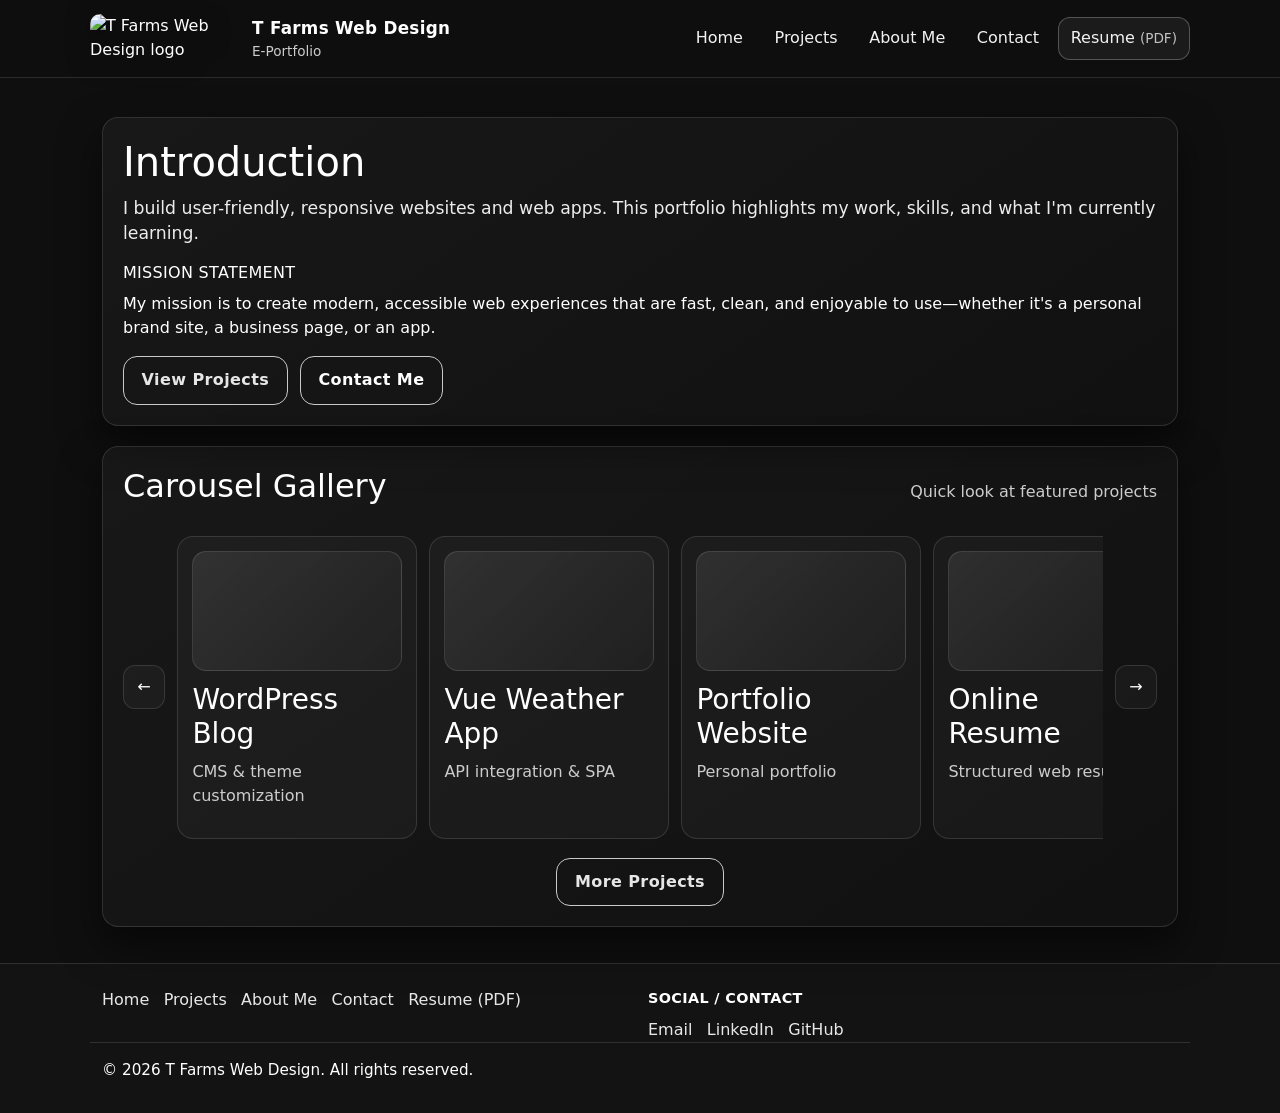
==== index.html @ 62c2f7e7 "Directory updates" ====
<!DOCTYPE html>
<html lang="en">
<head>
  <meta charset="UTF-8" />
  <meta name="viewport" content="width=device-width, initial-scale=1.0" />
  <title>T Farms Web Design | Home</title>
  
  <link href="https://cdn.jsdelivr.net/npm/bootstrap@5.3.2/dist/css/bootstrap.min.css" rel="stylesheet">
  
  <link rel="stylesheet" href="../css/styles.css" />
</head>

<body>

  <header class="site-header">
    <div class="container header-inner">
      <a class="brand" href="index.html" aria-label="Go to homepage">
        <img src="Tem.svg" alt="T Farms Web Design logo" class="logo"/>
        <span class="brand-text">
          <span class="brand-title">T Farms Web Design</span>
          <span class="brand-subtitle">E-Portfolio</span>
        </span>
      </a>

      <nav class="main-nav" aria-label="Primary navigation">
        <a class="nav-link" href="index.html" aria-current="page">Home</a>
        <a class="nav-link" href="projects.html">Projects</a>
        <a class="nav-link" href="about.html">About Me</a>
        <a class="nav-link" href="contact.html">Contact</a>
        <a class="nav-link nav-link--download" href="Farmonv_Resume.pdf" download>
          Resume <span class="download-hint">(PDF)</span>
        </a>
      </nav>
    </div>
  </header>


  <main class="site-main">
    <div class="container">

      <section class="card hero">
        <div class="hero-text">
          <h1>Introduction</h1>
          <p class="lead">
            I build user-friendly, responsive websites and web apps. This portfolio highlights
            my work, skills, and what I'm currently learning.
          </p>

          <h2 class="section-title">Mission Statement</h2>
          <p>
            My mission is to create modern, accessible web experiences that are fast, clean,
            and enjoyable to use—whether it's a personal brand site, a business page, or an app.
          </p>

          <div class="cta-row">
            <a class="btn" href="projects.html">View Projects</a>
            <a class="btn btn--ghost" href="contact.html">Contact Me</a>
          </div>
        </div>
      </section>


      <section class="card gallery">
        <div class="gallery-header">
          <h2>Carousel Gallery</h2>
          <p class="muted">Quick look at featured projects</p>
        </div>

        <div class="carousel" aria-label="Featured projects carousel">

          <div class="carousel-arrow" aria-hidden="true">←</div>

          <div class="carousel-track">

            <a class="project-tile" href="projects.html#project-1">
              <div class="thumb" aria-hidden="true"></div>
              <h3>WordPress Blog</h3>
              <p class="muted">CMS & theme customization</p>
            </a>

            <a class="project-tile" href="projects.html#project-2">
              <div class="thumb" aria-hidden="true"></div>
              <h3>Vue Weather App</h3>
              <p class="muted">API integration & SPA</p>
            </a>

            <a class="project-tile" href="projects.html#project-3">
              <div class="thumb" aria-hidden="true"></div>
              <h3>Portfolio Website</h3>
              <p class="muted">Personal portfolio</p>
            </a>

            <a class="project-tile" href="projects.html#project-4">
              <div class="thumb" aria-hidden="true"></div>
              <h3>Online Resume</h3>
              <p class="muted">Structured web resume</p>
            </a>
          </div>

          <div class="carousel-arrow" aria-hidden="true">→</div>
        </div>

        <div class="gallery-footer">
          <a class="btn btn--small" href="projects.html">More Projects</a>
        </div>
      </section>
    </div>
  </main>


  <footer class="site-footer">
    <div class="container footer-inner">
      <nav class="footer-nav" aria-label="Secondary navigation">
        <a class="footer-link" href="index.html">Home</a>
        <a class="footer-link" href="projects.html">Projects</a>
        <a class="footer-link" href="about.html">About Me</a>
        <a class="footer-link" href="contact.html">Contact</a>
        <a class="footer-link" href="Farmonv_Resume.pdf" download>Resume (PDF)</a>
      </nav>

      <div class="footer-social">
        <p class="footer-title">Social / Contact</p>
        <div class="footer-links">
          <a class="footer-link" href="mailto:tfarmonov@gmail.com">Email</a>
          <a class="footer-link" href="https://linkedin.com/in/temurbekfarmonov" target="_blank" rel="noreferrer">LinkedIn</a>
          <a class="footer-link" href="https://github.com/tfarmonov" target="_blank" rel="noreferrer">GitHub</a>
        </div>
      </div>
    </div>

    <div class="container footer-bottom">
      <p>© 2026 T Farms Web Design. All rights reserved.</p>
    </div>
  </footer>

  <!-- Bootstrap JS integration -->
  <script src="https://cdn.jsdelivr.net/npm/bootstrap@5.3.2/dist/js/bootstrap.bundle.min.js"></script>

</body>
</html>
---- css/styles.css ----
:root{
  --bg:#0f0f10;
  --surface:#1a1a1c;
  --surface-2:#141416;
  --text:#e6e6e6;
  --muted:#a1a1a6;
  --accent:#c9c9c9;
  --accent-soft:#2a2a2d;
  --border:rgba(255,255,255,0.12);
  --shadow:0 18px 40px rgba(0,0,0,0.55);
  --radius:16px;
  --max:1100px;
}

*{box-sizing:border-box;}
html,body{height:100%;}

body{
  margin:0;
  font-family:system-ui,-apple-system,Segoe UI,Roboto,Arial,sans-serif !important;
  background:var(--bg) !important;
  color:#ffffff !important;
  line-height:1.5;
}

/* Force white text on all elements */
h1, h2, h3, h4, h5, h6, p, a, span, div, li, label, td, th {
  color:#ffffff !important;
}

.container{
  width:min(var(--max),calc(100% - 2rem)) !important;
  margin:0 auto !important;
  max-width:var(--max) !important;
}

a{color:inherit;text-decoration:none;}
a:focus{outline:3px solid rgba(201,201,201,0.55);outline-offset:3px;border-radius:10px;}

h1,h2,h3{margin:0 0 .6rem;}
p{margin:0 0 1rem;}
.muted{color:#cccccc !important;}
.lead{font-size:1.08rem;color:#ffffff !important;opacity:.92;}

.card{
  background:linear-gradient(145deg,rgba(255,255,255,0.04),rgba(255,255,255,0.01)) !important;
  border:1px solid var(--border) !important;
  border-radius:var(--radius) !important;
  box-shadow:var(--shadow) !important;
  padding:1.25rem !important;
}

.site-header{
  position:sticky;
  top:0;
  z-index:10;
  background:rgba(15,15,16,0.85);
  backdrop-filter:blur(10px);
  border-bottom:1px solid var(--border);
}

.header-inner{
  display:flex;
  align-items:center;
  justify-content:space-between;
  gap:1rem;
  padding:.9rem 0;
}

.brand{
  display:flex;
  align-items:center;
  gap:.75rem;
}

.logo{
  width:150px;
  height:auto;
  border-radius:10px;
  filter:drop-shadow(0 6px 12px rgba(0,0,0,0.6));
}

.brand-title{
  display:block;
  font-weight:800;
  font-size:1.05rem;
  letter-spacing:.3px;
}

.brand-subtitle{
  display:block;
  font-size:.85rem;
  color:#cccccc !important;
}

.main-nav{
  display:flex;
  align-items:center;
  gap:.35rem;
  flex-wrap:wrap;
  justify-content:flex-end;
}

.nav-link{
  padding:.55rem .75rem;
  border-radius:12px;
  border:1px solid transparent;
  color:#ffffff !important;
  opacity:.95;
}

.nav-link:hover{
  border-color:var(--border);
  background:rgba(255,255,255,0.04);
  color:#ffffff !important;
}

.nav-link--download{
  border-color:rgba(201,201,201,0.35);
  background:rgba(255,255,255,0.06);
}

.download-hint{color:#cccccc !important;font-size:.85rem;}

.site-main{
  padding:1.25rem 0 2.25rem;
}

.hero{
  margin-top:1.2rem;
}

.section-title{
  margin-top:1rem;
  font-size:1rem;
  color:#ffffff !important;
  letter-spacing:.3px;
  text-transform:uppercase;
}

.cta-row{
  display:flex;
  gap:.75rem;
  flex-wrap:wrap;
  margin-top:.25rem;
}

.btn{
  display:inline-flex !important;
  align-items:center !important;
  justify-content:center !important;
  padding:.7rem 1.1rem !important;
  border-radius:14px !important;
  border:1px solid var(--accent) !important;
  background:transparent !important;
  color:var(--text) !important;
  font-weight:700 !important;
  letter-spacing:.4px !important;
}

.btn:hover{
  background:var(--accent-soft) !important;
  color:var(--text) !important;
}

.btn--ghost{
  border-color:var(--border);
  background:transparent;
  color:#ffffff !important;
}

.btn--ghost:hover{
  color:#ffffff !important;
}

.btn--small{
  padding:.55rem .85rem;
  border-radius:12px;
}

.gallery{
  margin-top:1.25rem;
}

.gallery-header{
  display:flex;
  align-items:baseline;
  justify-content:space-between;
  gap:1rem;
  margin-bottom:.75rem;
}

.carousel{
  display:grid;
  grid-template-columns:42px 1fr 42px;
  align-items:center;
  gap:.75rem;
}

.carousel-arrow{
  height:44px;
  width:42px;
  display:grid;
  place-items:center;
  border-radius:12px;
  border:1px solid var(--border);
  background:rgba(255,255,255,0.03);
  color:#ffffff !important;
  user-select:none;
}

.carousel-track{
  display:flex;
  gap:.75rem;
  overflow-x:auto;
  padding:.25rem;
  scroll-snap-type:x mandatory;
}

.carousel-track::-webkit-scrollbar{height:10px;}
.carousel-track::-webkit-scrollbar-thumb{
  background:rgba(255,255,255,0.14);
  border-radius:999px;
}

.project-tile{
  flex:0 0 240px;
  scroll-snap-align:start;
  border-radius:16px;
  border:1px solid var(--border);
  background:rgba(255,255,255,0.03);
  padding:.9rem;
}

.project-tile:hover{
  border-color:rgba(201,201,201,0.35);
  background:rgba(255,255,255,0.06);
}

.thumb{
  height:120px;
  border-radius:14px;
  border:1px solid var(--border);
  background:linear-gradient(135deg,rgba(255,255,255,0.09),rgba(255,255,255,0.02));
  margin-bottom:.75rem;
}

.gallery-footer{
  display:flex;
  justify-content:center;
  margin-top:.9rem;
}

.site-footer{
  border-top:1px solid var(--border);
  background:rgba(20,20,22,0.85);
  padding:1.5rem 0 1rem;
}

.footer-inner{
  display:grid;
  grid-template-columns:1fr 1fr;
  gap:1rem;
  align-items:start;
}

.footer-title{
  font-weight:800;
  margin:0 0 .5rem;
  color:#ffffff !important;
  text-transform:uppercase;
  letter-spacing:.35px;
  font-size:.9rem;
}

.footer-nav,.footer-links{
  display:flex;
  flex-wrap:wrap;
  gap:.5rem .9rem;
}

.footer-link{
  color:#ffffff !important;
  opacity:.9;
}

.footer-link:hover{
  opacity:1;
  text-decoration:underline;
  color:#ffffff !important;
}

.footer-bottom{
  margin-top:1rem;
  padding-top:1rem;
  border-top:1px solid var(--border);
  color:#cccccc !important;
  font-size:.95rem;
}

.page-title{
  margin:1.2rem 0 .6rem;
  font-size:clamp(1.4rem,2vw,2rem);
}

.grid{
  display:grid;
  grid-template-columns:repeat(12,1fr);
  gap:1rem;
}

.card-span-6{grid-column:span 6;}
.card-span-12{grid-column:span 12;}

.project-card h3{margin-bottom:.35rem;}

.tag-row{
  display:flex;
  flex-wrap:wrap;
  gap:.5rem;
  margin:.25rem 0 .75rem;
}

.tag{
  font-size:.85rem;
  padding:.25rem .5rem;
  border-radius:999px;
  border:1px solid var(--border);
  background:rgba(255,255,255,0.03);
  color:#ffffff !important;
}

.card-links{
  display:flex;
  gap:.75rem;
  flex-wrap:wrap;
}

.small-link{
  border:1px solid var(--border);
  background:rgba(255,255,255,0.03);
  padding:.45rem .7rem;
  border-radius:12px;
  color:#ffffff !important;
}

.small-link:hover{
  border-color:rgba(201,201,201,0.35);
  background:rgba(255,255,255,0.06);
  color:#ffffff !important;
}

@media (max-width:820px){
  .footer-inner{grid-template-columns:1fr;}
  .carousel{grid-template-columns:1fr;}
  .carousel-arrow{display:none;}
  .card-span-6{grid-column:span 12;}
}


* {
  color: inherit;
}

body, body * {
  color: #ffffff !important;
}


a, a * {
  color: #ffffff !important;
  text-decoration: none;
}

a:hover {
  color: #ffffff !important;
}


.text-muted {
  color: #cccccc !important;
}

.small, small {
  color: #cccccc !important;
}
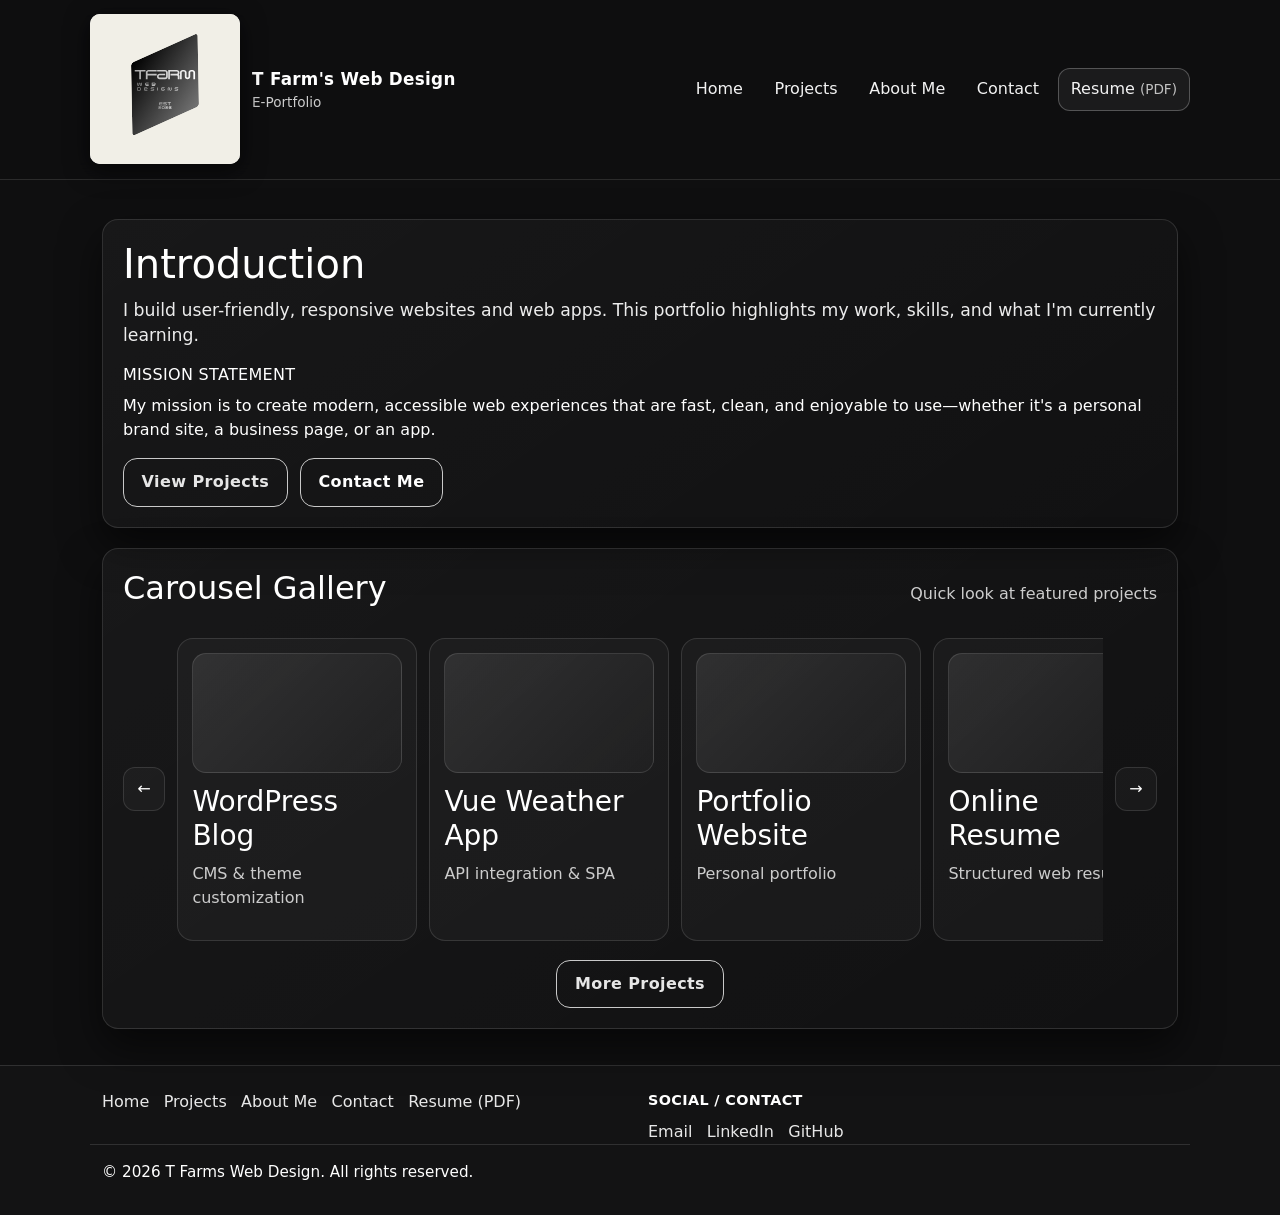
==== commit 4f8e1113: "small responsiveness updates" ====
--- a/index.html
+++ b/index.html
@@ -3,11 +3,13 @@
 <head>
   <meta charset="UTF-8" />
   <meta name="viewport" content="width=device-width, initial-scale=1.0" />
-  <title>T Farms Web Design | Home</title>
+  <title>T Farm's Web Design | Home</title>
   
+  <!-- Bootstrap CSS -->
   <link href="https://cdn.jsdelivr.net/npm/bootstrap@5.3.2/dist/css/bootstrap.min.css" rel="stylesheet">
   
-  <link rel="stylesheet" href="../css/styles.css" />
+  <!-- Custom CSS -->
+  <link rel="stylesheet" href="css/styles.css" />
 </head>
 
 <body>
@@ -15,21 +17,31 @@
   <header class="site-header">
     <div class="container header-inner">
       <a class="brand" href="index.html" aria-label="Go to homepage">
-        <img src="Tem.svg" alt="T Farms Web Design logo" class="logo"/>
+        <img src="images/Tem.svg" alt="T Farms Web Design logo" class="logo"/>
         <span class="brand-text">
-          <span class="brand-title">T Farms Web Design</span>
+          <span class="brand-title">T Farm's Web Design</span>
           <span class="brand-subtitle">E-Portfolio</span>
         </span>
       </a>
 
       <nav class="main-nav" aria-label="Primary navigation">
-        <a class="nav-link" href="index.html" aria-current="page">Home</a>
-        <a class="nav-link" href="projects.html">Projects</a>
-        <a class="nav-link" href="about.html">About Me</a>
-        <a class="nav-link" href="contact.html">Contact</a>
-        <a class="nav-link nav-link--download" href="Farmonv_Resume.pdf" download>
-          Resume <span class="download-hint">(PDF)</span>
-        </a>
+        <!-- Hamburger Toggle Button (visible on mobile) -->
+        <button class="nav-toggle" id="navToggle" aria-label="Toggle navigation" aria-expanded="false">
+          <span class="nav-toggle-bar"></span>
+          <span class="nav-toggle-bar"></span>
+          <span class="nav-toggle-bar"></span>
+        </button>
+
+        <!-- Nav Menu (collapses on mobile) -->
+        <div class="nav-menu" id="navMenu">
+          <a class="nav-link" href="index.html" aria-current="page">Home</a>
+          <a class="nav-link" href="projects.html">Projects</a>
+          <a class="nav-link" href="about.html">About Me</a>
+          <a class="nav-link" href="contact.html">Contact</a>
+          <a class="nav-link nav-link--download" href="Farmonv_Resume.pdf" download>
+            Resume <span class="download-hint">(PDF)</span>
+          </a>
+        </div>
       </nav>
     </div>
   </header>
@@ -133,8 +145,42 @@
     </div>
   </footer>
 
-  <!-- Bootstrap JS integration -->
+  <!-- Bootstrap JS Bundle -->
   <script src="https://cdn.jsdelivr.net/npm/bootstrap@5.3.2/dist/js/bootstrap.bundle.min.js"></script>
+
+  <!-- Mobile Nav Toggle Script -->
+  <script>
+    const navToggle = document.getElementById('navToggle');
+    const navMenu = document.getElementById('navMenu');
+
+    if (navToggle && navMenu) {
+      navToggle.addEventListener('click', function() {
+        const isExpanded = this.getAttribute('aria-expanded') === 'true';
+        this.setAttribute('aria-expanded', !isExpanded);
+        navMenu.classList.toggle('active');
+        this.classList.toggle('active');
+      });
+
+      // Close menu when clicking a link
+      const navLinks = navMenu.querySelectorAll('.nav-link');
+      navLinks.forEach(link => {
+        link.addEventListener('click', () => {
+          navMenu.classList.remove('active');
+          navToggle.classList.remove('active');
+          navToggle.setAttribute('aria-expanded', 'false');
+        });
+      });
+
+      // Close menu when clicking outside
+      document.addEventListener('click', (e) => {
+        if (!navToggle.contains(e.target) && !navMenu.contains(e.target)) {
+          navMenu.classList.remove('active');
+          navToggle.classList.remove('active');
+          navToggle.setAttribute('aria-expanded', 'false');
+        }
+      });
+    }
+  </script>
 
 </body>
 </html>
--- a/css/styles.css
+++ b/css/styles.css
@@ -350,14 +350,14 @@
   color:#ffffff !important;
 }
 
-@media (max-width:820px){
+@media (max-width:870px){
   .footer-inner{grid-template-columns:1fr;}
   .carousel{grid-template-columns:1fr;}
   .carousel-arrow{display:none;}
   .card-span-6{grid-column:span 12;}
 }
 
-
+/* FORCE WHITE TEXT EVERYWHERE - Override Bootstrap */
 * {
   color: inherit;
 }
@@ -366,7 +366,7 @@
   color: #ffffff !important;
 }
 
-
+/* Exception: Links should stay white but can have different hover states */
 a, a * {
   color: #ffffff !important;
   text-decoration: none;
@@ -376,11 +376,158 @@
   color: #ffffff !important;
 }
 
-
+/* Bootstrap overrides */
 .text-muted {
   color: #cccccc !important;
 }
 
 .small, small {
   color: #cccccc !important;
+}
+
+/* MOBILE NAVIGATION - HAMBURGER MENU */
+
+/* Hamburger toggle button - hidden on desktop */
+.nav-toggle {
+  display: none;
+  flex-direction: column;
+  justify-content: space-around;
+  width: 40px;
+  height: 40px;
+  background: transparent;
+  border: 1px solid var(--border);
+  border-radius: 8px;
+  cursor: pointer;
+  padding: 8px;
+  transition: all 0.3s ease;
+}
+
+.nav-toggle:hover {
+  background: rgba(255,255,255,0.04);
+  border-color: rgba(201,201,201,0.35);
+}
+
+.nav-toggle-bar {
+  width: 100%;
+  height: 2px;
+  background: #ffffff;
+  transition: all 0.3s ease;
+  border-radius: 2px;
+}
+
+/* Animated hamburger to X */
+.nav-toggle.active .nav-toggle-bar:nth-child(1) {
+  transform: rotate(45deg) translate(6px, 6px);
+}
+
+.nav-toggle.active .nav-toggle-bar:nth-child(2) {
+  opacity: 0;
+}
+
+.nav-toggle.active .nav-toggle-bar:nth-child(3) {
+  transform: rotate(-45deg) translate(6px, -6px);
+}
+
+/* Desktop nav menu */
+.nav-menu {
+  display: flex;
+  align-items: center;
+  gap: 0.35rem;
+  flex-wrap: wrap;
+  justify-content: flex-end;
+}
+
+/* Mobile styles - applies at 870px and below */
+@media (max-width: 870px) {
+  /* Show hamburger button */
+  .nav-toggle {
+    display: flex;
+  }
+
+  /* Hide and reposition nav menu */
+  .nav-menu {
+    position: fixed;
+    top: calc(var(--nav-h, 72px) + 100px);
+    right: 0;
+    width: 280px;
+    max-width: 80vw;
+    height: calc(100vh - var(--nav-h, 72px) - 100px);
+    background: rgba(15, 15, 16, 0.98);
+    backdrop-filter: blur(20px);
+    border-left: 1px solid var(--border);
+    box-shadow: -10px 0 40px rgba(0,0,0,0.5);
+    
+    /* Flex column for stacking */
+    flex-direction: column;
+    align-items: stretch;
+    gap: 0;
+    padding: 1rem 0;
+    
+    /* Hidden by default */
+    transform: translateX(100%);
+    opacity: 0;
+    visibility: hidden;
+    transition: all 0.3s ease;
+    
+    /* Reset justify */
+    justify-content: flex-start;
+    z-index: 999;
+  }
+
+  /* Show menu when active */
+  .nav-menu.active {
+    transform: translateX(0);
+    opacity: 1;
+    visibility: visible;
+  }
+
+  /* Stack nav links vertically */
+  .nav-menu .nav-link {
+    width: 100%;
+    padding: 1rem 1.5rem;
+    border-radius: 0;
+    border: none;
+    border-bottom: 1px solid var(--border);
+    text-align: left;
+  }
+
+  .nav-menu .nav-link:hover {
+    background: rgba(255,255,255,0.06);
+    border-bottom: 1px solid var(--border);
+  }
+
+  /* Download button in mobile */
+  .nav-menu .nav-link--download {
+    border: none;
+    border-bottom: 1px solid var(--border);
+    background: rgba(255,255,255,0.04);
+  }
+
+  .nav-menu .nav-link--download:hover {
+    background: rgba(255,255,255,0.08);
+  }
+
+  /* Overlay for closing menu when clicking outside */
+  .nav-menu.active::before {
+    content: '';
+    position: fixed;
+    top: 0;
+    left: 0;
+    right: 280px;
+    bottom: 0;
+    background: rgba(0,0,0,0.3);
+    z-index: -1;
+  }
+}
+
+/* Extra small mobile - further adjust menu width */
+@media (max-width: 480px) {
+  .nav-menu {
+    width: 100%;
+    max-width: 100vw;
+  }
+  
+  .nav-menu.active::before {
+    right: 0;
+  }
 }
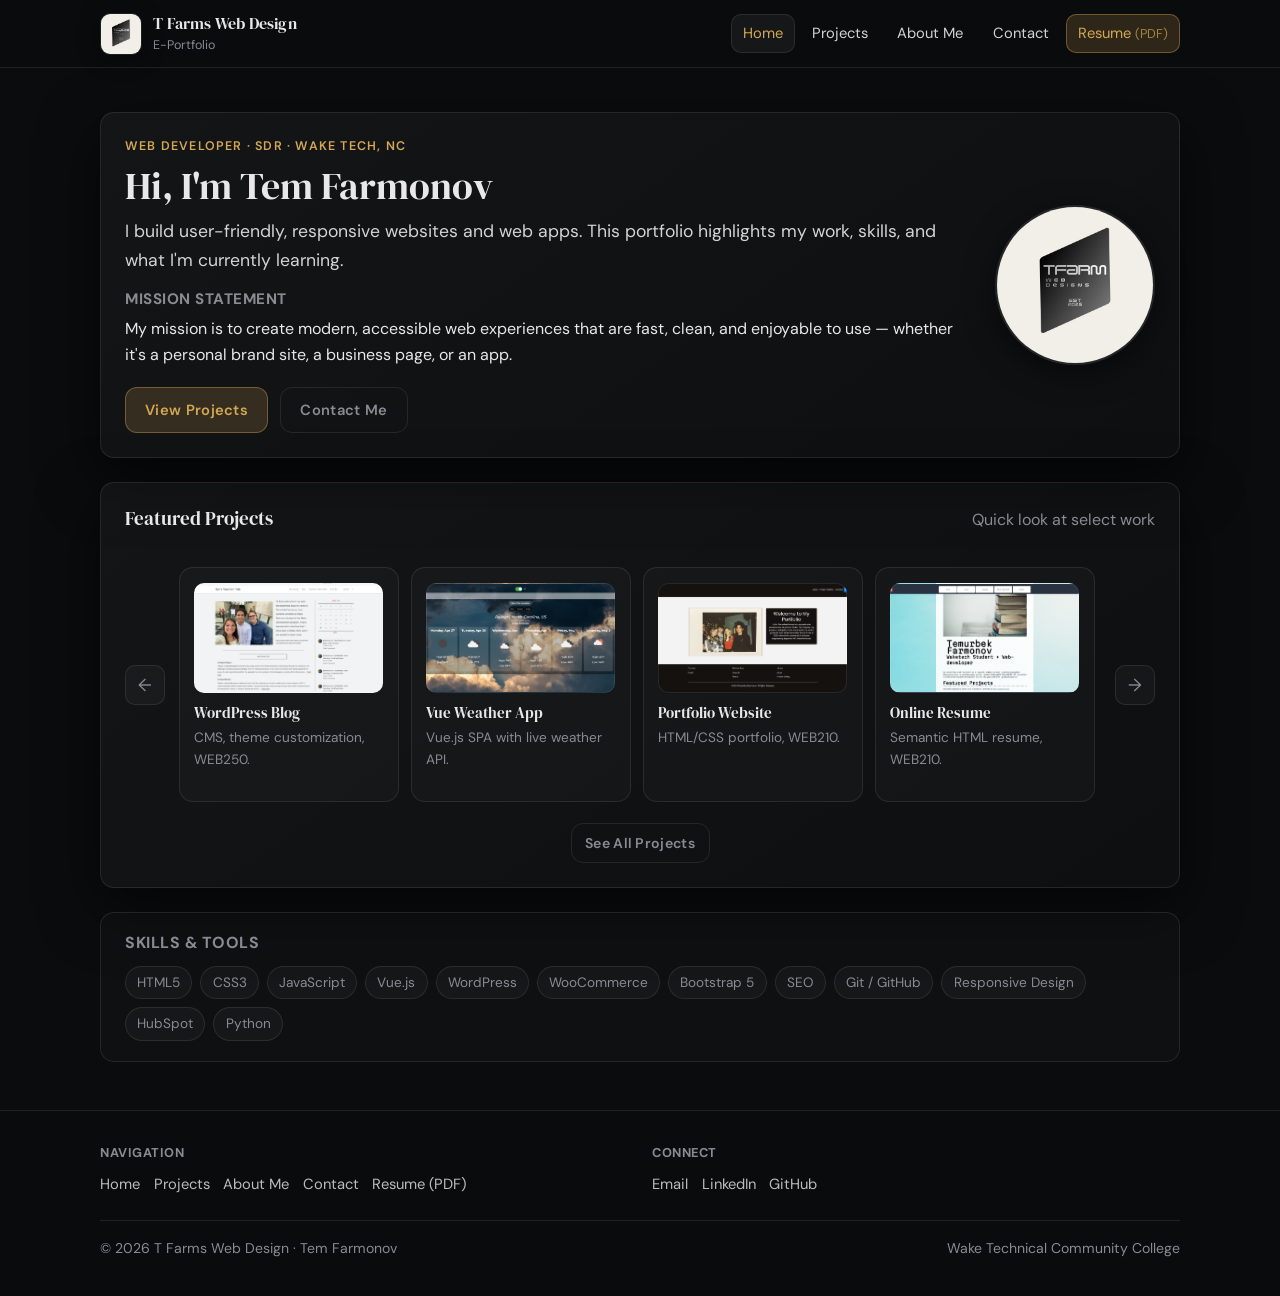
==== commit ef14d3cd: "Major Changes" ====
--- a/index.html
+++ b/index.html
@@ -3,12 +3,8 @@
 <head>
   <meta charset="UTF-8" />
   <meta name="viewport" content="width=device-width, initial-scale=1.0" />
-  <title>T Farm's Web Design | Home</title>
-  
-  <!-- Bootstrap CSS -->
-  <link href="https://cdn.jsdelivr.net/npm/bootstrap@5.3.2/dist/css/bootstrap.min.css" rel="stylesheet">
-  
-  <!-- Custom CSS -->
+  <title>T Farms Web Design | Home</title>
+  <meta name="description" content="Portfolio of Tem Farmonov — Web Developer & SDR based in Raleigh, NC. HTML, CSS, Vue.js, WordPress, WooCommerce." />
   <link rel="stylesheet" href="css/styles.css" />
 </head>
 
@@ -17,51 +13,53 @@
   <header class="site-header">
     <div class="container header-inner">
       <a class="brand" href="index.html" aria-label="Go to homepage">
-        <img src="images/Tem.svg" alt="T Farms Web Design logo" class="logo"/>
+        <img src="images/Tem.jpg" alt="Tem Farmonov profile photo" class="logo" />
         <span class="brand-text">
-          <span class="brand-title">T Farm's Web Design</span>
+          <span class="brand-title">T Farms Web Design</span>
           <span class="brand-subtitle">E-Portfolio</span>
         </span>
       </a>
 
       <nav class="main-nav" aria-label="Primary navigation">
-        <!-- Hamburger Toggle Button (visible on mobile) -->
-        <button class="nav-toggle" id="navToggle" aria-label="Toggle navigation" aria-expanded="false">
-          <span class="nav-toggle-bar"></span>
-          <span class="nav-toggle-bar"></span>
-          <span class="nav-toggle-bar"></span>
-        </button>
+        <a class="nav-link" href="index.html" aria-current="page">Home</a>
+        <a class="nav-link" href="projects.html">Projects</a>
+        <a class="nav-link" href="about.html">About Me</a>
+        <a class="nav-link" href="contact.html">Contact</a>
+        <a class="nav-link nav-link--download" href="Farmonv_Resume.pdf" download>
+          Resume <span class="download-hint">(PDF)</span>
+        </a>
+      </nav>
 
-        <!-- Nav Menu (collapses on mobile) -->
-        <div class="nav-menu" id="navMenu">
-          <a class="nav-link" href="index.html" aria-current="page">Home</a>
-          <a class="nav-link" href="projects.html">Projects</a>
-          <a class="nav-link" href="about.html">About Me</a>
-          <a class="nav-link" href="contact.html">Contact</a>
-          <a class="nav-link nav-link--download" href="Farmonv_Resume.pdf" download>
-            Resume <span class="download-hint">(PDF)</span>
-          </a>
-        </div>
-      </nav>
+      <button class="nav-toggle" aria-expanded="false" aria-controls="mobile-nav" aria-label="Open navigation">
+        <span></span><span></span><span></span>
+      </button>
     </div>
   </header>
 
+  <nav class="mobile-nav" id="mobile-nav" aria-label="Mobile navigation">
+    <a class="nav-link" href="index.html">Home</a>
+    <a class="nav-link" href="projects.html">Projects</a>
+    <a class="nav-link" href="about.html">About Me</a>
+    <a class="nav-link" href="contact.html">Contact</a>
+    <a class="nav-link nav-link--download" href="Farmonv_Resume.pdf" download>Resume (PDF)</a>
+  </nav>
 
   <main class="site-main">
     <div class="container">
 
       <section class="card hero">
         <div class="hero-text">
-          <h1>Introduction</h1>
+          <span class="section-label">Web Developer · SDR · Wake Tech, NC</span>
+          <h1>Hi, I'm Tem Farmonov</h1>
           <p class="lead">
             I build user-friendly, responsive websites and web apps. This portfolio highlights
             my work, skills, and what I'm currently learning.
           </p>
 
-          <h2 class="section-title">Mission Statement</h2>
+          <h2 class="section-title" style="font-family:'DM Sans',sans-serif;font-size:.95rem;font-weight:700;letter-spacing:.5px;text-transform:uppercase;color:var(--muted);margin-top:1rem;">Mission Statement</h2>
           <p>
             My mission is to create modern, accessible web experiences that are fast, clean,
-            and enjoyable to use—whether it's a personal brand site, a business page, or an app.
+            and enjoyable to use — whether it's a personal brand site, a business page, or an app.
           </p>
 
           <div class="cta-row">
@@ -69,118 +67,133 @@
             <a class="btn btn--ghost" href="contact.html">Contact Me</a>
           </div>
         </div>
+        <img src="images/Tem.jpg" alt="Tem Farmonov" class="hero-photo" />
       </section>
 
 
       <section class="card gallery">
         <div class="gallery-header">
-          <h2>Carousel Gallery</h2>
-          <p class="muted">Quick look at featured projects</p>
+          <h2>Featured Projects</h2>
+          <p class="muted">Quick look at select work</p>
         </div>
 
         <div class="carousel" aria-label="Featured projects carousel">
+          <div class="carousel-arrow" role="button" aria-label="Scroll left" tabindex="0">&#8592;</div>
 
-          <div class="carousel-arrow" aria-hidden="true">←</div>
-
-          <div class="carousel-track">
-
-            <a class="project-tile" href="projects.html#project-1">
-              <div class="thumb" aria-hidden="true"></div>
+          <div class="carousel-track" id="carousel-track">
+            <a class="project-tile" href="projects.html#wordpress-blog">
+              <div class="thumb" style="background-image: url('images/WPblog.png'); background-size: cover; background-position: center;"></div>
               <h3>WordPress Blog</h3>
-              <p class="muted">CMS & theme customization</p>
+              <p class="muted">CMS, theme customization, WEB250.</p>
             </a>
 
-            <a class="project-tile" href="projects.html#project-2">
-              <div class="thumb" aria-hidden="true"></div>
+            <a class="project-tile" href="projects.html#vue-weather">
+              <div class="thumb" style="background-image: url('images/vueapp.png'); background-size: cover; background-position: center;"></div>
               <h3>Vue Weather App</h3>
-              <p class="muted">API integration & SPA</p>
+              <p class="muted">Vue.js SPA with live weather API.</p>
             </a>
 
-            <a class="project-tile" href="projects.html#project-3">
-              <div class="thumb" aria-hidden="true"></div>
+            <a class="project-tile" href="projects.html#portfolio-site">
+              <div class="thumb" style="background-image: url('images/ogportfolio.png'); background-size: cover; background-position: center;"></div>
               <h3>Portfolio Website</h3>
-              <p class="muted">Personal portfolio</p>
+              <p class="muted">HTML/CSS portfolio, WEB210.</p>
             </a>
 
-            <a class="project-tile" href="projects.html#project-4">
-              <div class="thumb" aria-hidden="true"></div>
+            <a class="project-tile" href="projects.html#online-resume">
+              <div class="thumb" style="background-image: url('images/onlineresume.png'); background-size: cover; background-position: center;"></div>
               <h3>Online Resume</h3>
-              <p class="muted">Structured web resume</p>
+              <p class="muted">Semantic HTML resume, WEB210.</p>
             </a>
           </div>
 
-          <div class="carousel-arrow" aria-hidden="true">→</div>
+          <div class="carousel-arrow" role="button" aria-label="Scroll right" tabindex="0">&#8594;</div>
         </div>
 
         <div class="gallery-footer">
-          <a class="btn btn--small" href="projects.html">More Projects</a>
+          <a class="btn btn--small btn--ghost" href="projects.html">See All Projects</a>
         </div>
       </section>
+
+
+      <section class="skills-strip">
+        <h2>Skills &amp; Tools</h2>
+        <div class="skill-tags">
+          <span class="skill-tag">HTML5</span>
+          <span class="skill-tag">CSS3</span>
+          <span class="skill-tag">JavaScript</span>
+          <span class="skill-tag">Vue.js</span>
+          <span class="skill-tag">WordPress</span>
+          <span class="skill-tag">WooCommerce</span>
+          <span class="skill-tag">Bootstrap 5</span>
+          <span class="skill-tag">SEO</span>
+          <span class="skill-tag">Git / GitHub</span>
+          <span class="skill-tag">Responsive Design</span>
+          <span class="skill-tag">HubSpot</span>
+          <span class="skill-tag">Python</span>
+        </div>
+      </section>
+
     </div>
   </main>
 
 
   <footer class="site-footer">
     <div class="container footer-inner">
-      <nav class="footer-nav" aria-label="Secondary navigation">
-        <a class="footer-link" href="index.html">Home</a>
-        <a class="footer-link" href="projects.html">Projects</a>
-        <a class="footer-link" href="about.html">About Me</a>
-        <a class="footer-link" href="contact.html">Contact</a>
-        <a class="footer-link" href="Farmonv_Resume.pdf" download>Resume (PDF)</a>
-      </nav>
+      <div>
+        <p class="footer-title">Navigation</p>
+        <nav class="footer-nav" aria-label="Footer navigation">
+          <a class="footer-link" href="index.html">Home</a>
+          <a class="footer-link" href="projects.html">Projects</a>
+          <a class="footer-link" href="about.html">About Me</a>
+          <a class="footer-link" href="contact.html">Contact</a>
+          <a class="footer-link" href="Farmonv_Resume.pdf" download>Resume (PDF)</a>
+        </nav>
+      </div>
 
       <div class="footer-social">
-        <p class="footer-title">Social / Contact</p>
+        <p class="footer-title">Connect</p>
         <div class="footer-links">
-          <a class="footer-link" href="mailto:tfarmonov@gmail.com">Email</a>
-          <a class="footer-link" href="https://linkedin.com/in/temurbekfarmonov" target="_blank" rel="noreferrer">LinkedIn</a>
-          <a class="footer-link" href="https://github.com/tfarmonov" target="_blank" rel="noreferrer">GitHub</a>
+          <a class="footer-link" href="mailto:tmfarmonov@gmail.com">Email</a>
+          <a class="footer-link" href="https://linkedin.com/in/temurfarmonov" target="_blank" rel="noreferrer noopener">LinkedIn</a>
+          <a class="footer-link" href="https://github.com/tfarmonov" target="_blank" rel="noreferrer noopener">GitHub</a>
         </div>
       </div>
     </div>
 
     <div class="container footer-bottom">
-      <p>© 2026 T Farms Web Design. All rights reserved.</p>
+      <p>© 2026 T Farms Web Design · Tem Farmonov</p>
+      <p>Wake Technical Community College</p>
     </div>
   </footer>
 
-  <!-- Bootstrap JS Bundle -->
-  <script src="https://cdn.jsdelivr.net/npm/bootstrap@5.3.2/dist/js/bootstrap.bundle.min.js"></script>
+  <script>
+    // Hamburger toggle
+    const toggle = document.querySelector('.nav-toggle');
+    const mobileNav = document.getElementById('mobile-nav');
+    toggle.addEventListener('click', () => {
+      const open = toggle.getAttribute('aria-expanded') === 'true';
+      toggle.setAttribute('aria-expanded', String(!open));
+      mobileNav.classList.toggle('is-open', !open);
+      document.body.style.overflow = !open ? 'hidden' : '';
+    });
 
-  <!-- Mobile Nav Toggle Script -->
-  <script>
-    const navToggle = document.getElementById('navToggle');
-    const navMenu = document.getElementById('navMenu');
+    // Close mobile nav on link click
+    mobileNav.querySelectorAll('.nav-link').forEach(link => {
+      link.addEventListener('click', () => {
+        toggle.setAttribute('aria-expanded', 'false');
+        mobileNav.classList.remove('is-open');
+        document.body.style.overflow = '';
+      });
+    });
 
-    if (navToggle && navMenu) {
-      navToggle.addEventListener('click', function() {
-        const isExpanded = this.getAttribute('aria-expanded') === 'true';
-        this.setAttribute('aria-expanded', !isExpanded);
-        navMenu.classList.toggle('active');
-        this.classList.toggle('active');
+    // Carousel scroll buttons
+    const track = document.getElementById('carousel-track');
+    document.querySelectorAll('.carousel-arrow').forEach((arrow, i) => {
+      arrow.addEventListener('click', () => {
+        track.scrollBy({ left: i === 0 ? -240 : 240, behavior: 'smooth' });
       });
-
-      // Close menu when clicking a link
-      const navLinks = navMenu.querySelectorAll('.nav-link');
-      navLinks.forEach(link => {
-        link.addEventListener('click', () => {
-          navMenu.classList.remove('active');
-          navToggle.classList.remove('active');
-          navToggle.setAttribute('aria-expanded', 'false');
-        });
-      });
-
-      // Close menu when clicking outside
-      document.addEventListener('click', (e) => {
-        if (!navToggle.contains(e.target) && !navMenu.contains(e.target)) {
-          navMenu.classList.remove('active');
-          navToggle.classList.remove('active');
-          navToggle.setAttribute('aria-expanded', 'false');
-        }
-      });
-    }
+    });
   </script>
 
 </body>
-</html>+</html>
--- a/css/styles.css
+++ b/css/styles.css
@@ -1,533 +1,543 @@
-:root{
-  --bg:#0f0f10;
-  --surface:#1a1a1c;
-  --surface-2:#141416;
-  --text:#e6e6e6;
-  --muted:#a1a1a6;
-  --accent:#c9c9c9;
-  --accent-soft:#2a2a2d;
-  --border:rgba(255,255,255,0.12);
-  --shadow:0 18px 40px rgba(0,0,0,0.55);
-  --radius:16px;
-  --max:1100px;
-}
-
-*{box-sizing:border-box;}
-html,body{height:100%;}
-
-body{
-  margin:0;
-  font-family:system-ui,-apple-system,Segoe UI,Roboto,Arial,sans-serif !important;
-  background:var(--bg) !important;
-  color:#ffffff !important;
-  line-height:1.5;
-}
-
-/* Force white text on all elements */
-h1, h2, h3, h4, h5, h6, p, a, span, div, li, label, td, th {
-  color:#ffffff !important;
-}
-
-.container{
-  width:min(var(--max),calc(100% - 2rem)) !important;
-  margin:0 auto !important;
-  max-width:var(--max) !important;
-}
-
-a{color:inherit;text-decoration:none;}
-a:focus{outline:3px solid rgba(201,201,201,0.55);outline-offset:3px;border-radius:10px;}
-
-h1,h2,h3{margin:0 0 .6rem;}
-p{margin:0 0 1rem;}
-.muted{color:#cccccc !important;}
-.lead{font-size:1.08rem;color:#ffffff !important;opacity:.92;}
-
-.card{
-  background:linear-gradient(145deg,rgba(255,255,255,0.04),rgba(255,255,255,0.01)) !important;
-  border:1px solid var(--border) !important;
-  border-radius:var(--radius) !important;
-  box-shadow:var(--shadow) !important;
-  padding:1.25rem !important;
-}
-
-.site-header{
-  position:sticky;
-  top:0;
-  z-index:10;
-  background:rgba(15,15,16,0.85);
-  backdrop-filter:blur(10px);
-  border-bottom:1px solid var(--border);
-}
-
-.header-inner{
-  display:flex;
-  align-items:center;
-  justify-content:space-between;
-  gap:1rem;
-  padding:.9rem 0;
-}
-
-.brand{
-  display:flex;
-  align-items:center;
-  gap:.75rem;
-}
-
-.logo{
-  width:150px;
-  height:auto;
-  border-radius:10px;
-  filter:drop-shadow(0 6px 12px rgba(0,0,0,0.6));
-}
-
-.brand-title{
-  display:block;
-  font-weight:800;
-  font-size:1.05rem;
-  letter-spacing:.3px;
-}
-
-.brand-subtitle{
-  display:block;
-  font-size:.85rem;
-  color:#cccccc !important;
-}
-
-.main-nav{
-  display:flex;
-  align-items:center;
-  gap:.35rem;
-  flex-wrap:wrap;
-  justify-content:flex-end;
-}
-
-.nav-link{
-  padding:.55rem .75rem;
-  border-radius:12px;
-  border:1px solid transparent;
-  color:#ffffff !important;
-  opacity:.95;
-}
-
-.nav-link:hover{
-  border-color:var(--border);
-  background:rgba(255,255,255,0.04);
-  color:#ffffff !important;
-}
-
-.nav-link--download{
-  border-color:rgba(201,201,201,0.35);
-  background:rgba(255,255,255,0.06);
-}
-
-.download-hint{color:#cccccc !important;font-size:.85rem;}
-
-.site-main{
-  padding:1.25rem 0 2.25rem;
-}
-
-.hero{
-  margin-top:1.2rem;
-}
-
-.section-title{
-  margin-top:1rem;
-  font-size:1rem;
-  color:#ffffff !important;
-  letter-spacing:.3px;
-  text-transform:uppercase;
-}
-
-.cta-row{
-  display:flex;
-  gap:.75rem;
-  flex-wrap:wrap;
-  margin-top:.25rem;
-}
-
-.btn{
-  display:inline-flex !important;
-  align-items:center !important;
-  justify-content:center !important;
-  padding:.7rem 1.1rem !important;
-  border-radius:14px !important;
-  border:1px solid var(--accent) !important;
-  background:transparent !important;
-  color:var(--text) !important;
-  font-weight:700 !important;
-  letter-spacing:.4px !important;
-}
-
-.btn:hover{
-  background:var(--accent-soft) !important;
-  color:var(--text) !important;
-}
-
-.btn--ghost{
-  border-color:var(--border);
-  background:transparent;
-  color:#ffffff !important;
-}
-
-.btn--ghost:hover{
-  color:#ffffff !important;
-}
-
-.btn--small{
-  padding:.55rem .85rem;
-  border-radius:12px;
-}
-
-.gallery{
-  margin-top:1.25rem;
-}
-
-.gallery-header{
-  display:flex;
-  align-items:baseline;
-  justify-content:space-between;
-  gap:1rem;
-  margin-bottom:.75rem;
-}
-
-.carousel{
-  display:grid;
-  grid-template-columns:42px 1fr 42px;
-  align-items:center;
-  gap:.75rem;
-}
-
-.carousel-arrow{
-  height:44px;
-  width:42px;
-  display:grid;
-  place-items:center;
-  border-radius:12px;
-  border:1px solid var(--border);
-  background:rgba(255,255,255,0.03);
-  color:#ffffff !important;
-  user-select:none;
-}
-
-.carousel-track{
-  display:flex;
-  gap:.75rem;
-  overflow-x:auto;
-  padding:.25rem;
-  scroll-snap-type:x mandatory;
-}
-
-.carousel-track::-webkit-scrollbar{height:10px;}
-.carousel-track::-webkit-scrollbar-thumb{
-  background:rgba(255,255,255,0.14);
-  border-radius:999px;
-}
-
-.project-tile{
-  flex:0 0 240px;
-  scroll-snap-align:start;
-  border-radius:16px;
-  border:1px solid var(--border);
-  background:rgba(255,255,255,0.03);
-  padding:.9rem;
-}
-
-.project-tile:hover{
-  border-color:rgba(201,201,201,0.35);
-  background:rgba(255,255,255,0.06);
-}
-
-.thumb{
-  height:120px;
-  border-radius:14px;
-  border:1px solid var(--border);
-  background:linear-gradient(135deg,rgba(255,255,255,0.09),rgba(255,255,255,0.02));
-  margin-bottom:.75rem;
-}
-
-.gallery-footer{
-  display:flex;
-  justify-content:center;
-  margin-top:.9rem;
-}
-
-.site-footer{
-  border-top:1px solid var(--border);
-  background:rgba(20,20,22,0.85);
-  padding:1.5rem 0 1rem;
-}
-
-.footer-inner{
-  display:grid;
-  grid-template-columns:1fr 1fr;
-  gap:1rem;
-  align-items:start;
-}
-
-.footer-title{
-  font-weight:800;
-  margin:0 0 .5rem;
-  color:#ffffff !important;
-  text-transform:uppercase;
-  letter-spacing:.35px;
-  font-size:.9rem;
-}
-
-.footer-nav,.footer-links{
-  display:flex;
-  flex-wrap:wrap;
-  gap:.5rem .9rem;
-}
-
-.footer-link{
-  color:#ffffff !important;
-  opacity:.9;
-}
-
-.footer-link:hover{
-  opacity:1;
-  text-decoration:underline;
-  color:#ffffff !important;
-}
-
-.footer-bottom{
-  margin-top:1rem;
-  padding-top:1rem;
-  border-top:1px solid var(--border);
-  color:#cccccc !important;
-  font-size:.95rem;
-}
-
-.page-title{
-  margin:1.2rem 0 .6rem;
-  font-size:clamp(1.4rem,2vw,2rem);
-}
-
-.grid{
-  display:grid;
-  grid-template-columns:repeat(12,1fr);
-  gap:1rem;
-}
-
-.card-span-6{grid-column:span 6;}
-.card-span-12{grid-column:span 12;}
-
-.project-card h3{margin-bottom:.35rem;}
-
-.tag-row{
-  display:flex;
-  flex-wrap:wrap;
-  gap:.5rem;
-  margin:.25rem 0 .75rem;
-}
-
-.tag{
-  font-size:.85rem;
-  padding:.25rem .5rem;
-  border-radius:999px;
-  border:1px solid var(--border);
-  background:rgba(255,255,255,0.03);
-  color:#ffffff !important;
-}
-
-.card-links{
-  display:flex;
-  gap:.75rem;
-  flex-wrap:wrap;
-}
-
-.small-link{
-  border:1px solid var(--border);
-  background:rgba(255,255,255,0.03);
-  padding:.45rem .7rem;
-  border-radius:12px;
-  color:#ffffff !important;
-}
-
-.small-link:hover{
-  border-color:rgba(201,201,201,0.35);
-  background:rgba(255,255,255,0.06);
-  color:#ffffff !important;
-}
-
-@media (max-width:870px){
-  .footer-inner{grid-template-columns:1fr;}
-  .carousel{grid-template-columns:1fr;}
-  .carousel-arrow{display:none;}
-  .card-span-6{grid-column:span 12;}
-}
-
-/* FORCE WHITE TEXT EVERYWHERE - Override Bootstrap */
-* {
-  color: inherit;
-}
-
-body, body * {
-  color: #ffffff !important;
-}
-
-/* Exception: Links should stay white but can have different hover states */
-a, a * {
-  color: #ffffff !important;
-  text-decoration: none;
-}
-
-a:hover {
-  color: #ffffff !important;
-}
-
-/* Bootstrap overrides */
-.text-muted {
-  color: #cccccc !important;
-}
-
-.small, small {
-  color: #cccccc !important;
-}
-
-/* MOBILE NAVIGATION - HAMBURGER MENU */
-
-/* Hamburger toggle button - hidden on desktop */
+@import url('https://fonts.googleapis.com/css2?family=DM+Serif+Display:ital@0;1&family=DM+Sans:ital,opsz,wght@0,9..40,300;0,9..40,400;0,9..40,500;0,9..40,700;1,9..40,300&display=swap');
+
+:root {
+  --bg: #0b0c0e;
+  --surface: #131417;
+  --surface-2: #1a1b1f;
+  --text: #e8e8ea;
+  --muted: #8a8a92;
+  --accent: #d4a853;
+  --accent-dim: rgba(212,168,83,0.18);
+  --accent-border: rgba(212,168,83,0.4);
+  --border: rgba(255,255,255,0.09);
+  --border-hover: rgba(255,255,255,0.18);
+  --shadow: 0 20px 60px rgba(0,0,0,0.6);
+  --radius: 14px;
+  --max: 1080px;
+  --header-h: 68px;
+}
+
+*, *::before, *::after { box-sizing: border-box; }
+html { scroll-behavior: smooth; }
+html, body { height: 100%; }
+
+body {
+  margin: 0;
+  font-family: 'DM Sans', system-ui, sans-serif;
+  background: var(--bg);
+  color: var(--text);
+  line-height: 1.6;
+  font-size: 1rem;
+  -webkit-font-smoothing: antialiased;
+}
+
+/* ── Layout ── */
+.container {
+  width: min(var(--max), calc(100% - 2.5rem));
+  margin-inline: auto;
+}
+
+a { color: inherit; text-decoration: none; }
+a:focus-visible {
+  outline: 2px solid var(--accent);
+  outline-offset: 3px;
+  border-radius: 6px;
+}
+
+h1, h2, h3 { margin: 0 0 .5rem; font-family: 'DM Serif Display', Georgia, serif; font-weight: 400; line-height: 1.2; }
+p { margin: 0 0 1rem; }
+.muted { color: var(--muted); }
+.lead { font-size: 1.1rem; opacity: .9; }
+
+/* ── Card ── */
+.card {
+  background: linear-gradient(145deg, rgba(255,255,255,0.04), rgba(255,255,255,0.015));
+  border: 1px solid var(--border);
+  border-radius: var(--radius);
+  box-shadow: var(--shadow);
+  padding: 1.5rem;
+  transition: border-color .2s;
+}
+
+/* ── Header ── */
+.site-header {
+  position: sticky;
+  top: 0;
+  z-index: 100;
+  height: var(--header-h);
+  background: rgba(11,12,14,0.88);
+  backdrop-filter: blur(14px);
+  -webkit-backdrop-filter: blur(14px);
+  border-bottom: 1px solid var(--border);
+}
+
+.header-inner {
+  height: 100%;
+  display: flex;
+  align-items: center;
+  justify-content: space-between;
+  gap: 1rem;
+}
+
+/* Brand */
+.brand {
+  display: flex;
+  align-items: center;
+  gap: .7rem;
+  flex-shrink: 0;
+}
+
+.logo {
+  width: 42px;
+  height: 42px;
+  border-radius: 10px;
+  object-fit: cover;
+  border: 1px solid var(--border);
+  filter: drop-shadow(0 4px 10px rgba(0,0,0,0.5));
+}
+
+.brand-title {
+  display: block;
+  font-family: 'DM Serif Display', serif;
+  font-size: 1rem;
+  letter-spacing: .2px;
+}
+
+.brand-subtitle {
+  display: block;
+  font-size: .78rem;
+  color: var(--muted);
+}
+
+/* Desktop Nav */
+.main-nav {
+  display: flex;
+  align-items: center;
+  gap: .3rem;
+}
+
+.nav-link {
+  padding: .45rem .7rem;
+  border-radius: 10px;
+  border: 1px solid transparent;
+  color: var(--text);
+  font-size: .92rem;
+  opacity: .9;
+  transition: background .15s, border-color .15s, opacity .15s;
+}
+
+.nav-link:hover, .nav-link[aria-current="page"] {
+  background: rgba(255,255,255,0.05);
+  border-color: var(--border);
+  opacity: 1;
+}
+
+.nav-link[aria-current="page"] {
+  color: var(--accent);
+}
+
+.nav-link--download {
+  border-color: var(--accent-border);
+  background: var(--accent-dim);
+  color: var(--accent);
+  opacity: 1;
+}
+
+.nav-link--download:hover {
+  background: rgba(212,168,83,0.25);
+  border-color: var(--accent);
+}
+
+.download-hint { font-size: .8rem; opacity: .7; }
+
+/* ── Hamburger ── */
 .nav-toggle {
   display: none;
   flex-direction: column;
-  justify-content: space-around;
+  justify-content: center;
+  gap: 5px;
   width: 40px;
   height: 40px;
-  background: transparent;
-  border: 1px solid var(--border);
-  border-radius: 8px;
+  background: none;
+  border: 1px solid var(--border);
+  border-radius: 10px;
   cursor: pointer;
   padding: 8px;
-  transition: all 0.3s ease;
-}
-
-.nav-toggle:hover {
-  background: rgba(255,255,255,0.04);
-  border-color: rgba(201,201,201,0.35);
-}
-
-.nav-toggle-bar {
+}
+
+.nav-toggle span {
+  display: block;
+  height: 2px;
+  background: var(--text);
+  border-radius: 2px;
+  transition: transform .25s, opacity .25s;
+}
+
+.nav-toggle[aria-expanded="true"] span:nth-child(1) { transform: translateY(7px) rotate(45deg); }
+.nav-toggle[aria-expanded="true"] span:nth-child(2) { opacity: 0; }
+.nav-toggle[aria-expanded="true"] span:nth-child(3) { transform: translateY(-7px) rotate(-45deg); }
+
+/* ── Mobile nav drawer ── */
+.mobile-nav {
+  display: none;
+  position: fixed;
+  inset: var(--header-h) 0 0 0;
+  z-index: 90;
+  background: rgba(11,12,14,0.97);
+  backdrop-filter: blur(14px);
+  flex-direction: column;
+  align-items: center;
+  justify-content: center;
+  gap: .75rem;
+  padding: 2rem;
+}
+
+.mobile-nav.is-open { display: flex; }
+
+.mobile-nav .nav-link {
+  font-size: 1.25rem;
+  padding: .75rem 2rem;
   width: 100%;
-  height: 2px;
-  background: #ffffff;
-  transition: all 0.3s ease;
-  border-radius: 2px;
-}
-
-/* Animated hamburger to X */
-.nav-toggle.active .nav-toggle-bar:nth-child(1) {
-  transform: rotate(45deg) translate(6px, 6px);
-}
-
-.nav-toggle.active .nav-toggle-bar:nth-child(2) {
-  opacity: 0;
-}
-
-.nav-toggle.active .nav-toggle-bar:nth-child(3) {
-  transform: rotate(-45deg) translate(6px, -6px);
-}
-
-/* Desktop nav menu */
-.nav-menu {
-  display: flex;
-  align-items: center;
-  gap: 0.35rem;
+  text-align: center;
+  border: 1px solid var(--border);
+  border-radius: 12px;
+}
+
+/* ── Main ── */
+.site-main { padding: 1.5rem 0 3rem; }
+
+/* ── Hero ── */
+.hero {
+  margin-top: 1.25rem;
+  display: grid;
+  grid-template-columns: 1fr auto;
+  gap: 2rem;
+  align-items: center;
+}
+
+.hero-text {}
+
+.hero-photo {
+  width: 160px;
+  height: 160px;
+  border-radius: 50%;
+  object-fit: cover;
+  border: 2px solid var(--border);
+  box-shadow: 0 8px 30px rgba(0,0,0,0.5);
+  flex-shrink: 0;
+}
+
+.section-label {
+  font-size: .78rem;
+  letter-spacing: 1.2px;
+  text-transform: uppercase;
+  color: var(--accent);
+  font-weight: 600;
+  margin-bottom: .4rem;
+  display: block;
+}
+
+.hero h1 { font-size: clamp(1.6rem, 3vw, 2.4rem); margin-bottom: .5rem; }
+
+.cta-row {
+  display: flex;
+  gap: .75rem;
   flex-wrap: wrap;
-  justify-content: flex-end;
-}
-
-/* Mobile styles - applies at 870px and below */
-@media (max-width: 870px) {
-  /* Show hamburger button */
-  .nav-toggle {
-    display: flex;
-  }
-
-  /* Hide and reposition nav menu */
-  .nav-menu {
-    position: fixed;
-    top: calc(var(--nav-h, 72px) + 100px);
-    right: 0;
-    width: 280px;
-    max-width: 80vw;
-    height: calc(100vh - var(--nav-h, 72px) - 100px);
-    background: rgba(15, 15, 16, 0.98);
-    backdrop-filter: blur(20px);
-    border-left: 1px solid var(--border);
-    box-shadow: -10px 0 40px rgba(0,0,0,0.5);
-    
-    /* Flex column for stacking */
-    flex-direction: column;
-    align-items: stretch;
-    gap: 0;
-    padding: 1rem 0;
-    
-    /* Hidden by default */
-    transform: translateX(100%);
-    opacity: 0;
-    visibility: hidden;
-    transition: all 0.3s ease;
-    
-    /* Reset justify */
-    justify-content: flex-start;
-    z-index: 999;
-  }
-
-  /* Show menu when active */
-  .nav-menu.active {
-    transform: translateX(0);
-    opacity: 1;
-    visibility: visible;
-  }
-
-  /* Stack nav links vertically */
-  .nav-menu .nav-link {
-    width: 100%;
-    padding: 1rem 1.5rem;
-    border-radius: 0;
-    border: none;
-    border-bottom: 1px solid var(--border);
-    text-align: left;
-  }
-
-  .nav-menu .nav-link:hover {
-    background: rgba(255,255,255,0.06);
-    border-bottom: 1px solid var(--border);
-  }
-
-  /* Download button in mobile */
-  .nav-menu .nav-link--download {
-    border: none;
-    border-bottom: 1px solid var(--border);
-    background: rgba(255,255,255,0.04);
-  }
-
-  .nav-menu .nav-link--download:hover {
-    background: rgba(255,255,255,0.08);
-  }
-
-  /* Overlay for closing menu when clicking outside */
-  .nav-menu.active::before {
-    content: '';
-    position: fixed;
-    top: 0;
-    left: 0;
-    right: 280px;
-    bottom: 0;
-    background: rgba(0,0,0,0.3);
-    z-index: -1;
-  }
-}
-
-/* Extra small mobile - further adjust menu width */
+  margin-top: 1.25rem;
+}
+
+/* ── Buttons ── */
+.btn {
+  display: inline-flex;
+  align-items: center;
+  justify-content: center;
+  padding: .65rem 1.2rem;
+  border-radius: 12px;
+  border: 1px solid var(--accent-border);
+  background: var(--accent-dim);
+  color: var(--accent);
+  font-weight: 600;
+  font-size: .92rem;
+  letter-spacing: .3px;
+  transition: background .15s, border-color .15s;
+}
+
+.btn:hover {
+  background: rgba(212,168,83,0.28);
+  border-color: var(--accent);
+}
+
+.btn--ghost {
+  border-color: var(--border);
+  background: transparent;
+  color: var(--muted);
+}
+
+.btn--ghost:hover {
+  background: rgba(255,255,255,0.05);
+  border-color: var(--border-hover);
+  color: var(--text);
+}
+
+.btn--small { padding: .5rem .85rem; font-size: .88rem; }
+
+/* ── Gallery / Carousel ── */
+.gallery { margin-top: 1.5rem; }
+
+.gallery-header {
+  display: flex;
+  align-items: baseline;
+  justify-content: space-between;
+  gap: 1rem;
+  margin-bottom: .85rem;
+}
+
+.gallery-header h2 { font-size: 1.2rem; }
+
+.carousel {
+  display: grid;
+  grid-template-columns: 40px 1fr 40px;
+  align-items: center;
+  gap: .75rem;
+}
+
+.carousel-arrow {
+  height: 40px;
+  width: 40px;
+  display: grid;
+  place-items: center;
+  border-radius: 10px;
+  border: 1px solid var(--border);
+  background: rgba(255,255,255,0.03);
+  color: var(--muted);
+  cursor: pointer;
+  user-select: none;
+  font-size: 1.1rem;
+  transition: background .15s, border-color .15s, color .15s;
+}
+
+.carousel-arrow:hover {
+  background: rgba(255,255,255,0.07);
+  border-color: var(--border-hover);
+  color: var(--text);
+}
+
+.carousel-track {
+  display: flex;
+  gap: .75rem;
+  overflow-x: auto;
+  padding: .3rem .1rem;
+  scroll-snap-type: x mandatory;
+  scrollbar-width: thin;
+  scrollbar-color: rgba(255,255,255,0.12) transparent;
+}
+
+.carousel-track::-webkit-scrollbar { height: 6px; }
+.carousel-track::-webkit-scrollbar-thumb {
+  background: rgba(255,255,255,0.12);
+  border-radius: 999px;
+}
+
+.project-tile {
+  flex: 0 0 220px;
+  scroll-snap-align: start;
+  border-radius: 14px;
+  border: 1px solid var(--border);
+  background: rgba(255,255,255,0.025);
+  padding: .9rem;
+  transition: border-color .2s, background .2s;
+}
+
+.project-tile:hover {
+  border-color: var(--border-hover);
+  background: rgba(255,255,255,0.05);
+}
+
+.project-tile h3 { font-size: .95rem; margin-bottom: .3rem; }
+.project-tile .muted { font-size: .85rem; }
+
+.thumb {
+  height: 110px;
+  border-radius: 10px;
+  border: 1px solid var(--border);
+  background: linear-gradient(135deg, rgba(212,168,83,0.07), rgba(255,255,255,0.02));
+  margin-bottom: .7rem;
+}
+
+.gallery-footer {
+  display: flex;
+  justify-content: center;
+  margin-top: 1rem;
+}
+
+/* ── Skills strip ── */
+.skills-strip {
+  margin-top: 1.5rem;
+  padding: 1.25rem 1.5rem;
+  border: 1px solid var(--border);
+  border-radius: var(--radius);
+  background: rgba(255,255,255,0.02);
+}
+
+.skills-strip h2 { font-size: 1rem; margin-bottom: .85rem; color: var(--muted); letter-spacing: .5px; text-transform: uppercase; font-family: 'DM Sans', sans-serif; font-weight: 700; }
+
+.skill-tags {
+  display: flex;
+  flex-wrap: wrap;
+  gap: .5rem;
+}
+
+.skill-tag {
+  font-size: .85rem;
+  padding: .3rem .7rem;
+  border-radius: 999px;
+  border: 1px solid var(--border);
+  background: rgba(255,255,255,0.03);
+  color: var(--muted);
+}
+
+/* ── Footer ── */
+.site-footer {
+  border-top: 1px solid var(--border);
+  background: rgba(11,12,14,0.9);
+  padding: 2rem 0 1.25rem;
+}
+
+.footer-inner {
+  display: grid;
+  grid-template-columns: 1fr 1fr;
+  gap: 1.5rem;
+  align-items: start;
+}
+
+.footer-title {
+  font-weight: 700;
+  margin: 0 0 .6rem;
+  color: var(--muted);
+  text-transform: uppercase;
+  letter-spacing: .5px;
+  font-size: .8rem;
+}
+
+.footer-nav, .footer-links {
+  display: flex;
+  flex-wrap: wrap;
+  gap: .4rem .85rem;
+}
+
+.footer-link {
+  color: var(--text);
+  opacity: .8;
+  font-size: .92rem;
+  transition: opacity .15s;
+}
+
+.footer-link:hover { opacity: 1; text-decoration: underline; }
+
+.footer-bottom {
+  margin-top: 1.5rem;
+  padding-top: 1rem;
+  border-top: 1px solid var(--border);
+  color: var(--muted);
+  font-size: .88rem;
+  display: flex;
+  justify-content: space-between;
+  align-items: center;
+  flex-wrap: wrap;
+  gap: .5rem;
+}
+
+/* ── Projects page ── */
+.page-title { margin: 1.25rem 0 .5rem; font-size: clamp(1.6rem, 3vw, 2.4rem); }
+
+.grid {
+  display: grid;
+  grid-template-columns: repeat(12, 1fr);
+  gap: 1rem;
+  margin-top: 1.5rem;
+}
+
+.card-span-6 { grid-column: span 6; }
+.card-span-12 { grid-column: span 12; }
+
+.project-card h3 { font-size: 1.05rem; margin-bottom: .4rem; }
+
+.tag-row {
+  display: flex;
+  flex-wrap: wrap;
+  gap: .4rem;
+  margin: .3rem 0 .85rem;
+}
+
+.tag {
+  font-size: .8rem;
+  padding: .2rem .55rem;
+  border-radius: 999px;
+  border: 1px solid var(--border);
+  background: rgba(255,255,255,0.025);
+  color: var(--muted);
+}
+
+.card-links {
+  display: flex;
+  gap: .6rem;
+  flex-wrap: wrap;
+  margin-top: auto;
+}
+
+.small-link {
+  display: inline-flex;
+  align-items: center;
+  gap: .3rem;
+  border: 1px solid var(--border);
+  background: rgba(255,255,255,0.025);
+  padding: .4rem .7rem;
+  border-radius: 10px;
+  font-size: .88rem;
+  transition: background .15s, border-color .15s;
+}
+
+.small-link:hover {
+  border-color: var(--border-hover);
+  background: rgba(255,255,255,0.06);
+}
+
+.small-link--primary {
+  border-color: var(--accent-border);
+  background: var(--accent-dim);
+  color: var(--accent);
+}
+
+.small-link--primary:hover {
+  background: rgba(212,168,83,0.25);
+  border-color: var(--accent);
+}
+
+.project-card {
+  display: flex;
+  flex-direction: column;
+}
+
+/* ── Responsive ── */
+@media (max-width: 768px) {
+  .main-nav { display: none; }
+  .nav-toggle { display: flex; }
+
+  .footer-inner { grid-template-columns: 1fr; }
+
+  .card-span-6, .card-span-12 { grid-column: span 12; }
+
+  .hero { grid-template-columns: 1fr; text-align: center; }
+  .hero-photo { margin: 0 auto; width: 120px; height: 120px; }
+  .cta-row { justify-content: center; }
+
+  .carousel { grid-template-columns: 1fr; }
+  .carousel-arrow { display: none; }
+
+  .footer-bottom { flex-direction: column; text-align: center; }
+}
+
 @media (max-width: 480px) {
-  .nav-menu {
-    width: 100%;
-    max-width: 100vw;
-  }
-  
-  .nav-menu.active::before {
-    right: 0;
-  }
-}+  .project-tile { flex: 0 0 185px; }
+  .gallery-header { flex-direction: column; gap: .25rem; }
+}
